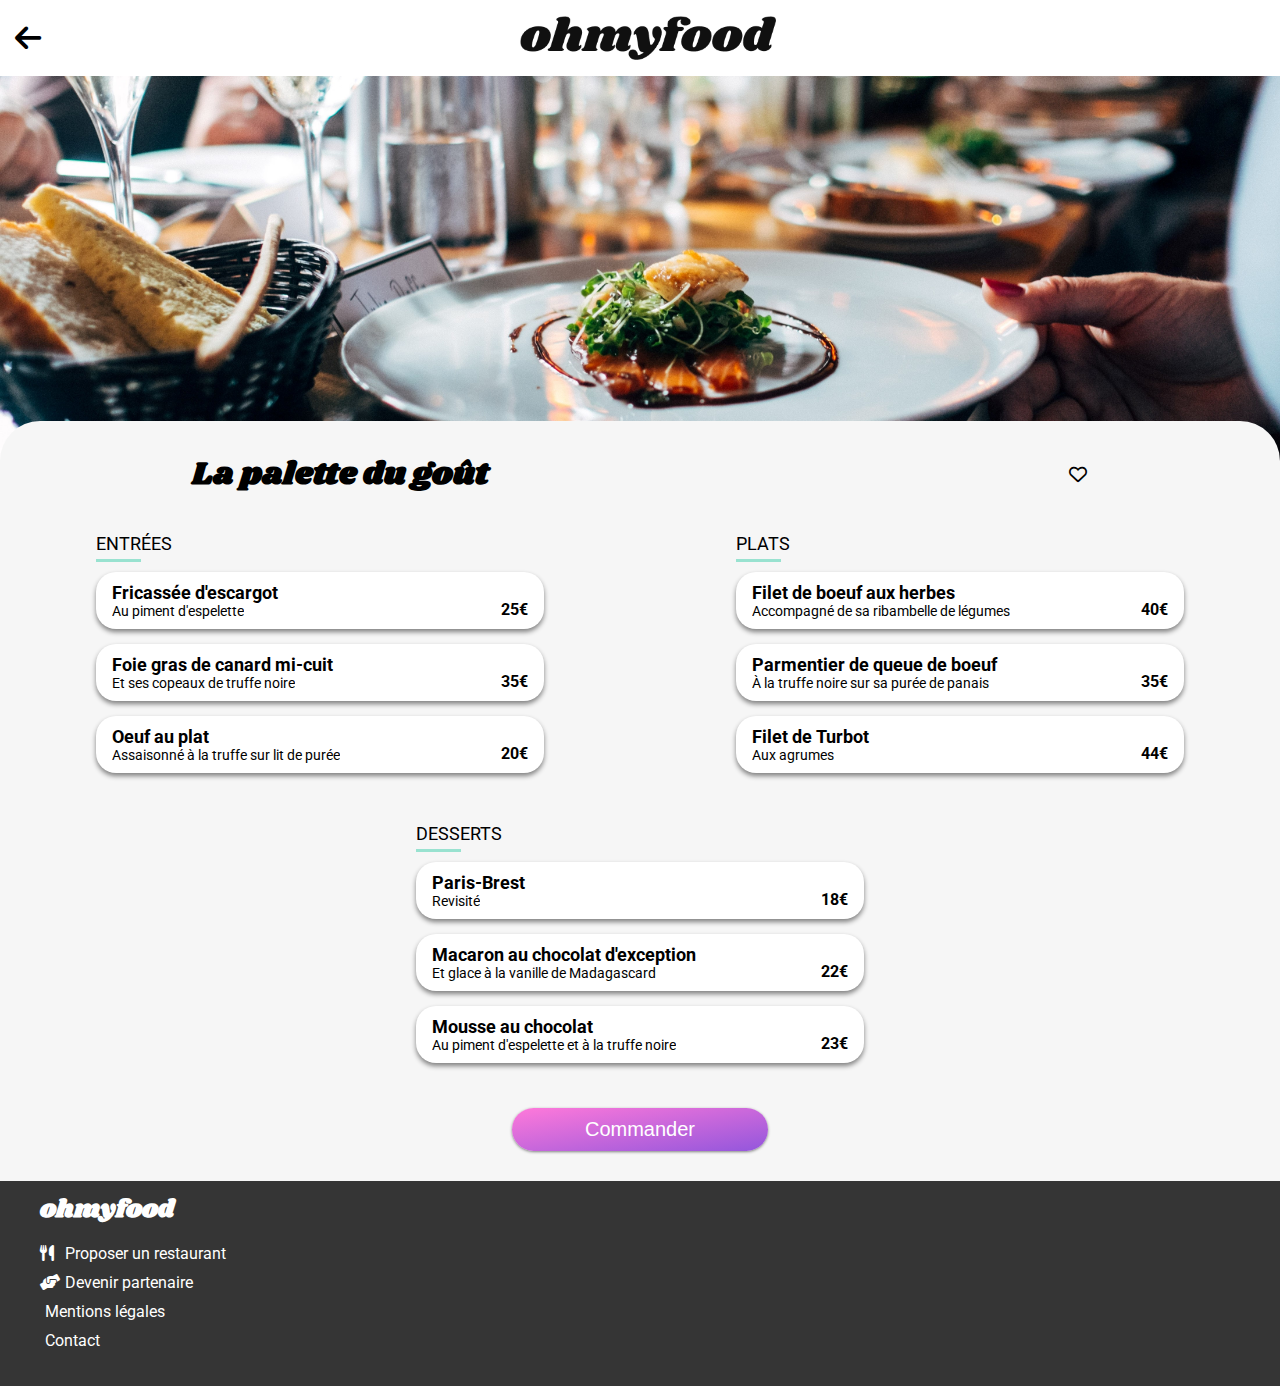
==== menu1.html @ 640bcb95 "Add files via upload" ====
<!DOCTYPE html>
<html lang="fr">
<head>
    <meta charset="UTF-8">
    <meta http-equiv="X-UA-Compatible" content="IE=edge">
    <meta name="viewport" content="width=device-width, initial-scale=1.0">
    <title>La palette du goût</title>
    <link rel="preconnect" href="https://fonts.googleapis.com">
    <link rel="preconnect" href="https://fonts.gstatic.com" crossorigin>
    <link href="https://fonts.googleapis.com/css2?family=Roboto&family=Shrikhand&display=swap" rel="stylesheet">
    <link rel="stylesheet" href="css/stylemp.css"> 
    <link rel="stylesheet" href="https://cdnjs.cloudflare.com/ajax/libs/font-awesome/6.0.0/css/all.min.css" integrity="sha512-9usAa10IRO0HhonpyAIVpjrylPvoDwiPUiKdWk5t3PyolY1cOd4DSE0Ga+ri4AuTroPR5aQvXU9xC6qOPnzFeg==" crossorigin="anonymous" referrerpolicy="no-referrer" />
</head>

<header>
    <a href="index.html">
        <i class="fa-solid fa-arrow-left"></i>
    </a>
    <img src="imgs/ohmyfood.png" alt="logo ohmyfood" class="logo">
    <div>

    </div>
</header>
<body>
    <section class="img-resto">
        <img src="imgs/jay-wennington-N_Y88TWmGwA-unsplash.jpg">
    </section>

    <section class="section-menus">
        <div class="section-menus-title">
            <h1>La palette du goût</h1>
            <div class="icon-hover-opacity">
                <i class="far fa-heart fa-heart-black"></i>
                <i class="fa-solid fa-heart fa-heart-colored"></i>
            </div>
        </div>

        <div class="section-menus-cards">
            <p class="section-menus-cards__desc">ENTRÉES</p>

            <div class="section-menus-card section-menus-card--1">
                <div class="section-menus-card-texts">
                    <div>
                        <h1>Fricassée d'escargot</h1>
                        <div class="section-menu-card-text">
                            <p>Au piment d'espelette</p>
                        </div>
                    </div>
                    <p class="section-menu-card__price"><strong>25€</strong></p>
                </div> 
                <div class="section-menus-card-icon">
                    <i class="far fa-circle-check"></i>
                </div>   
            </div>

            <div class="section-menus-card section-menus-card--2">
                <div class="section-menus-card-texts">
                    <div>
                        <h1>Foie gras de canard mi-cuit</h1>
                        <div class="section-menu-card-text">
                            <p>Et ses copeaux de truffe noire</p>
                        </div>
                    </div>
                    <p class="section-menu-card__price"><strong>35€</strong></p>
                </div>
                <div class="section-menus-card-icon">
                    <i class="far fa-circle-check"></i>
                </div>    
            </div>

            <div class="section-menus-card section-menus-card--3">
                <div class="section-menus-card-texts">
                    <div>
                        <h1>Oeuf au plat</h1>
                        <div class="section-menu-card-text">
                            <p>Assaisonné à la truffe sur lit de purée</p>
                        </div>
                    </div>
                    <p class="section-menu-card__price"><strong>20€</strong></p>
                </div>
                <div class="section-menus-card-icon">
                    <i class="far fa-circle-check"></i>
                </div>    
            </div>
        </div>

        <div class="section-menus-cards">
            <p class="section-menus-cards__desc">PLATS</p>

            <div class="section-menus-card section-menus-card--4">
                <div class="section-menus-card-texts">
                    <div>
                        <h1>Filet de boeuf aux herbes</h1>
                        <div class="section-menu-card-text">
                            <p>Accompagné de sa ribambelle de légumes</p>
                        </div>
                    </div>
                    <p class="section-menu-card__price"><strong>40€</strong></p>
                </div> 
                <div class="section-menus-card-icon">
                    <i class="far fa-circle-check"></i>
                </div>   
            </div>

            <div class="section-menus-card section-menus-card--5">
                <div class="section-menus-card-texts">
                    <div>
                        <h1>Parmentier de queue de boeuf</h1>
                        <div class="section-menu-card-text">
                            <p>À la truffe noire sur sa purée de panais</p>
                        </div>
                    </div>
                    <p class="section-menu-card__price"><strong>35€</strong></p>
                </div>
                <div class="section-menus-card-icon">
                    <i class="far fa-circle-check"></i>
                </div>    
            </div>

            <div class="section-menus-card section-menus-card--6">
                <div class="section-menus-card-texts">
                    <div>
                        <h1>Filet de Turbot</h1>
                        <div class="section-menu-card-text">
                            <p>Aux agrumes</p>
                        </div>
                    </div>
                    <p class="section-menu-card__price"><strong>44€</strong></p>
                </div>
                <div class="section-menus-card-icon">
                    <i class="far fa-circle-check"></i>
                </div>    
            </div>
        </div>

        <div class="section-menus-cards">
            <p class="section-menus-cards__desc">DESSERTS</p>

            <div class="section-menus-card section-menus-card--7">
                <div class="section-menus-card-texts">
                    <div>
                        <h1>Paris-Brest</h1>
                        <div class="section-menu-card-text">
                            <p>Revisité</p>
                        </div>
                    </div>
                    <p class="section-menu-card__price"><strong>18€</strong></p>
                </div>   
                <div class="section-menus-card-icon">
                    <i class="far fa-circle-check"></i>
                </div> 
            </div>

            <div class="section-menus-card section-menus-card--8">
                <div class="section-menus-card-texts">
                    <div>
                        <h1>Macaron au chocolat d'exception</h1>
                        <div class="section-menu-card-text">
                            <p>Et glace à la vanille de Madagascard</p>
                        </div>
                    </div>
                    <p class="section-menu-card__price"><strong>22€</strong></p>
                </div>   
                <div class="section-menus-card-icon">
                    <i class="far fa-circle-check"></i>
                </div> 
            </div>

            <div class="section-menus-card section-menus-card--9">
                <div class="section-menus-card-texts">
                    <div>
                        <h1>Mousse au chocolat</h1>
                        <div class="section-menu-card-text">
                            <p>Au piment d'espelette et à la truffe noire</p>
                        </div>
                    </div>
                    <p class="section-menu-card__price"><strong>23€</strong></p>
                </div>    
                <div class="section-menus-card-icon">
                    <i class="far fa-circle-check"></i>
                </div>
            </div>
        </div>

        <button class="button-order">Commander</button>

    </section>
</body>

<footer>
    <h1 class="footer-title">ohmyfood</h1>
    <ul>
        <li class="footer__link"><i class="fa-solid fa-utensils"></i><a href="#">Proposer un restaurant</a></li>
        <li class="footer__link"><i class="fa-solid fa-handshake-angle"></i><a href="#">Devenir partenaire</a></li>
        <li class="footer__link"><a href="#">Mentions légales</a></li>
        <li class="footer__link"><a href="#">Contact</a></li>
    </ul>
</footer>
</html>
---- css/stylemp.css ----
/* sass -w stylemp.scss:../css/stylemp.css */
body {
  margin: 0px;
  padding: 0px;
  gap: 0px;
}

h1, h2, h3, p, li {
  font-family: "Roboto", sans-serif;
  margin: 0px;
}

header {
  display: flex;
  flex-direction: row;
  justify-content: space-between;
}
header a {
  display: flex;
  justify-content: center;
  align-items: center;
  text-decoration: none;
}
header .logo {
  margin-left: -40px;
}
header i {
  font-size: 30px;
  color: black;
  padding: 0px 15px;
}

.logo {
  width: 20%;
  padding: 1em;
}
@media screen and (max-width: 1150px) {
  .logo {
    width: 50%;
  }
}

.img-resto {
  position: relative;
  width: 100%;
  z-index: 1;
}
.img-resto img {
  width: 100%;
}

.section-menus {
  display: flex;
  flex-wrap: wrap;
  justify-content: center;
  position: relative;
  background-color: #f6f6f6;
  border-top-left-radius: 40px;
  border-top-right-radius: 40px;
  padding-top: 30px;
  margin-top: -440px;
  z-index: 3;
}
@media screen and (max-width: 1450px) {
  .section-menus {
    margin-top: -300px;
  }
}
@media screen and (max-width: 1150px) {
  .section-menus {
    margin-top: -175px;
  }
}
@media screen and (max-width: 700px) {
  .section-menus {
    margin-top: -50px;
  }
}
.section-menus .section-menus-title {
  width: 70%;
  padding: 0px 0px;
  display: flex;
  justify-content: space-between;
  align-items: center;
}
.section-menus .section-menus-title .fa-heart-colored {
  position: relative;
  z-index: 99;
  opacity: 0;
  font-size: 20px;
  -webkit-transition: opacity 300ms ease-in-out;
}
.section-menus .section-menus-title .fa-heart-colored:before {
  background: -webkit-gradient(linear, left top, left bottom, from(#FF79DA), to(#9356DC));
  -webkit-background-clip: text;
  -webkit-text-fill-color: transparent;
}
.section-menus .section-menus-title .icon-hover-opacity:hover .fa-heart-colored {
  opacity: 1;
}
.section-menus .section-menus-title .icon-hover-opacity:hover .fa-heart-black {
  opacity: 0;
}
.section-menus .section-menus-title .fa-heart-black {
  position: relative;
  z-index: 1;
  left: 55%;
  opacity: 1;
  font-size: 18px;
  -webkit-transition: opacity 200ms linear;
}
.section-menus .section-menus-title h1 {
  font-family: "Shrikhand", cursive;
}
.section-menus .section-menus-cards {
  width: 35%;
  margin: auto;
}
@media screen and (max-width: 1000px) {
  .section-menus .section-menus-cards {
    width: 80%;
    margin-left: 10%;
  }
}
@media screen and (max-width: 700px) {
  .section-menus .section-menus-cards {
    width: 90%;
    margin-left: 5%;
  }
}
.section-menus .section-menus-cards .section-menus-cards__desc {
  margin: 30px 0px 10px 0px;
  padding: 5px 0px;
  font-size: 18px;
  border-bottom: 3px solid #99E2D0;
  width: 10%;
}
.section-menus .section-menus-cards .section-menus-card {
  margin-bottom: 15px;
  background-color: white;
  border-radius: 20px;
  padding: 10px 16px;
  box-shadow: 0px 3px 5px grey;
  display: flex;
  flex-direction: row;
  flex-wrap: nowrap;
  overflow: hidden;
  animation: 2500ms cubic-bezier(0, 1, 0.47, 1) slideInTop;
}
.section-menus .section-menus-cards .section-menus-card--1 {
  animation-delay: 50ms;
}
.section-menus .section-menus-cards .section-menus-card--2 {
  animation-delay: 100ms;
}
.section-menus .section-menus-cards .section-menus-card--3 {
  animation-delay: 150ms;
}
.section-menus .section-menus-cards .section-menus-card--4 {
  animation-delay: 200ms;
}
.section-menus .section-menus-cards .section-menus-card--5 {
  animation-delay: 250ms;
}
.section-menus .section-menus-cards .section-menus-card--6 {
  animation-delay: 300ms;
}
.section-menus .section-menus-cards .section-menus-card--7 {
  animation-delay: 350ms;
}
.section-menus .section-menus-cards .section-menus-card--8 {
  animation-delay: 400ms;
}
.section-menus .section-menus-cards .section-menus-card--9 {
  animation-delay: 450ms;
}
.section-menus .section-menus-cards .section-menus-card--10 {
  animation-delay: 500ms;
}
.section-menus .section-menus-cards .section-menus-card .section-menus-card-texts {
  display: flex;
  flex-direction: row;
  flex-wrap: nowrap;
  transition-duration: 200ms;
  justify-content: space-between;
  width: 100%;
}
.section-menus .section-menus-cards .section-menus-card .section-menus-card-texts > div {
  white-space: nowrap;
  overflow: visible;
  transition-duration: 200ms;
  width: 100%;
  transition: transform 300ms;
}
.section-menus .section-menus-cards .section-menus-card .section-menus-card-texts .section-menu-card-text {
  display: flex;
  flex-direction: row;
  justify-content: space-between;
}
.section-menus .section-menus-cards .section-menus-card .section-menus-card-texts .section-menu-card-text p {
  position: relative;
  z-index: 1;
  font-size: 14px;
  white-space: nowrap;
  text-overflow: ellipsis;
  overflow: hidden;
  transition-duration: 200ms;
}
.section-menus .section-menus-cards .section-menus-card .section-menus-card-texts .section-menu-card__price {
  display: flex;
  align-items: flex-end;
  justify-content: flex-end;
  position: relative;
  z-index: 999;
  transition: transform 300ms;
}
.section-menus .section-menus-cards .section-menus-card .section-menus-card-icon {
  width: 60px;
  background-color: #99E2D0;
  border-top-right-radius: 20px;
  border-bottom-right-radius: 20px;
  margin: -10px -16px -10px -30%;
  display: flex;
  align-items: center;
  justify-content: center;
  position: relative;
  z-index: 999;
  left: 35%;
  transition: transform 300ms;
}
.section-menus .section-menus-cards .section-menus-card .section-menus-card-icon .fa-circle-check {
  color: #99E2D0;
  background-color: #fff;
  border-radius: 100%;
  font-size: 25px;
  transition: transform 300ms;
}
.section-menus .section-menus-cards .section-menus-card h1 {
  font-size: 18px;
  white-space: nowrap;
}
.section-menus .button-order {
  background: linear-gradient(to bottom right, #FF79DA, #9356DC);
  border-radius: 40px;
  color: white;
  padding: 10px 10px;
  border: 0px;
  font-size: 20px;
  width: 20%;
  margin: 30px 25%;
  box-shadow: 0px 1px 3px grey;
  transition-duration: 500ms;
}
@media screen and (max-width: 800px) {
  .section-menus .button-order {
    width: 50%;
  }
}
.section-menus .button-order:hover {
  box-shadow: 0px 2px 6px grey;
  background: linear-gradient(to bottom right, #ff9de4, #a674e2);
}

@keyframes slideInTop {
  0% {
    transform: translateY(20%);
    opacity: 0;
  }
  100% {
    transform: translateY(0);
    opacity: 1;
  }
}
.section-menus-card:hover > .section-menus-card-texts > div > h1 {
  white-space: nowrap;
  overflow: hidden;
  text-overflow: ellipsis;
  width: 80%;
}
.section-menus-card:hover > .section-menus-card-texts > div > div {
  width: 70%;
  white-space: nowrap;
  overflow: hidden;
  text-overflow: ellipsis;
}
.section-menus-card:hover > .section-menus-card-icon {
  transform: translateX(-125%);
}
.section-menus-card:hover > .section-menus-card-texts > .section-menu-card__price {
  transform: translateX(-190%);
}
.section-menus-card:hover > .section-menus-card-icon > .fa-circle-check {
  transform: rotate(360deg);
}

@media screen and (max-width: 1150px) {
  .section-menus-card:hover > .section-menus-card-texts > div > h1 {
    white-space: nowrap;
    overflow: hidden;
    text-overflow: ellipsis;
    width: 80%;
  }
  .section-menus-card:hover > .section-menus-card-texts > div > div {
    width: 70%;
    white-space: nowrap;
    overflow: hidden;
    text-overflow: ellipsis;
  }
  .section-menus-card:hover > .section-menus-card-icon {
    transform: translateX(-100%);
  }
  .section-menus-card:hover > .section-menus-card-texts > .section-menu-card__price {
    transform: translateX(-190%);
  }
  .section-menus-card:hover > .section-menus-card-icon > .fa-circle-check {
    transform: rotate(360deg);
  }
}
@media screen and (max-width: 1850px) {
  .section-menus-card:hover > .section-menus-card-icon {
    transform: translateX(-108%);
  }
}
@media screen and (max-width: 1300px) {
  .section-menus-card:hover > .section-menus-card-icon {
    transform: translateX(-100%);
  }
}
@media screen and (max-width: 1000px) {
  .section-menus-card:hover > .section-menus-card-icon {
    transform: translateX(-125%);
  }
}
@media screen and (max-width: 900px) {
  .section-menus-card:hover > .section-menus-card-icon {
    transform: translateX(-116%);
  }
}
@media screen and (max-width: 600px) {
  .section-menus-card:hover > .section-menus-card-icon {
    transform: translateX(-100%);
  }
}
footer {
  background-color: #353535;
  padding: 10px 0px;
}
footer h1 {
  font-family: "Shrikhand", cursive;
  color: white;
  font-size: 25px;
  padding-left: 40px;
}
footer li {
  color: white;
  list-style-type: none;
  padding-bottom: 10px;
}
footer a {
  text-decoration: none;
  color: white;
  padding-left: 5px;
}
footer i {
  width: 20px;
}

/*# sourceMappingURL=stylemp.css.map */
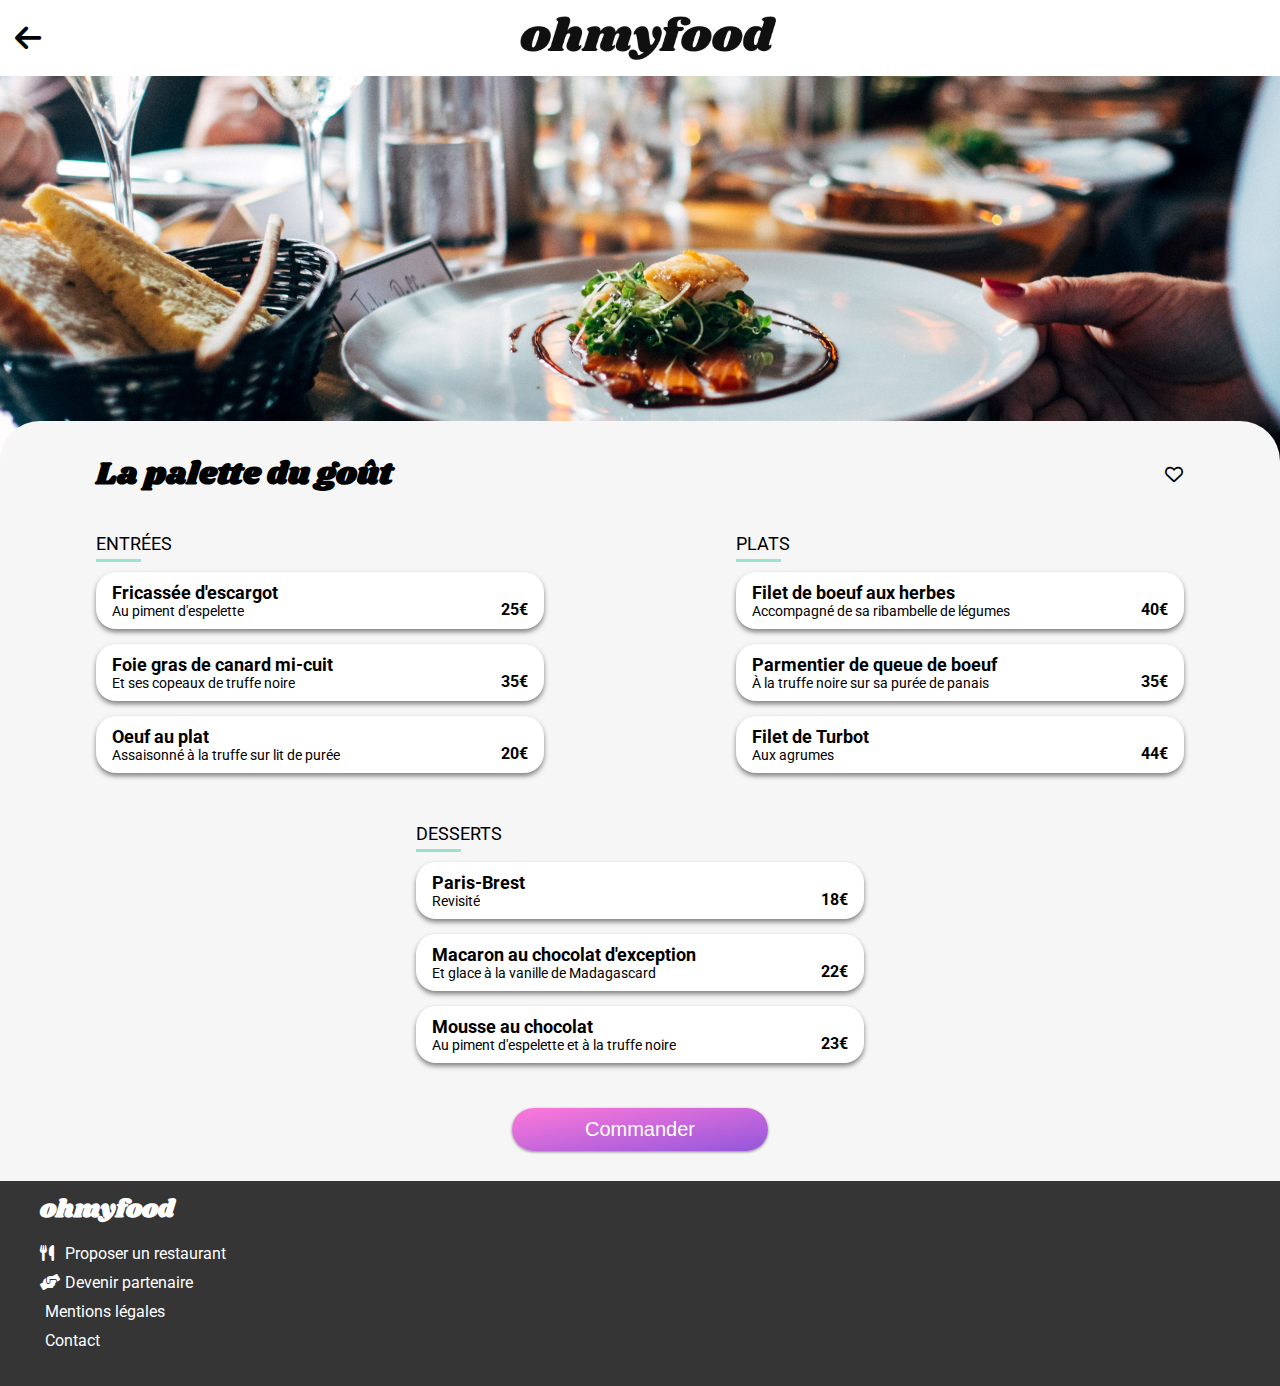
==== commit 967c038b: "Update menu1.html" ====
--- a/menu1.html
+++ b/menu1.html
@@ -23,7 +23,7 @@
 </header>
 <body>
     <section class="img-resto">
-        <img src="imgs/jay-wennington-N_Y88TWmGwA-unsplash.jpg">
+        <img src="imgs/jay-wennington-N_Y88TWmGwA-unsplash.jpg" alt="image du réstaurant">
     </section>
 
     <section class="section-menus">
@@ -196,4 +196,4 @@
         <li class="footer__link"><a href="#">Contact</a></li>
     </ul>
 </footer>
-</html>+</html>
--- a/css/stylemp.css
+++ b/css/stylemp.css
@@ -77,7 +77,7 @@
   }
 }
 .section-menus .section-menus-title {
-  width: 70%;
+  width: 85%;
   padding: 0px 0px;
   display: flex;
   justify-content: space-between;
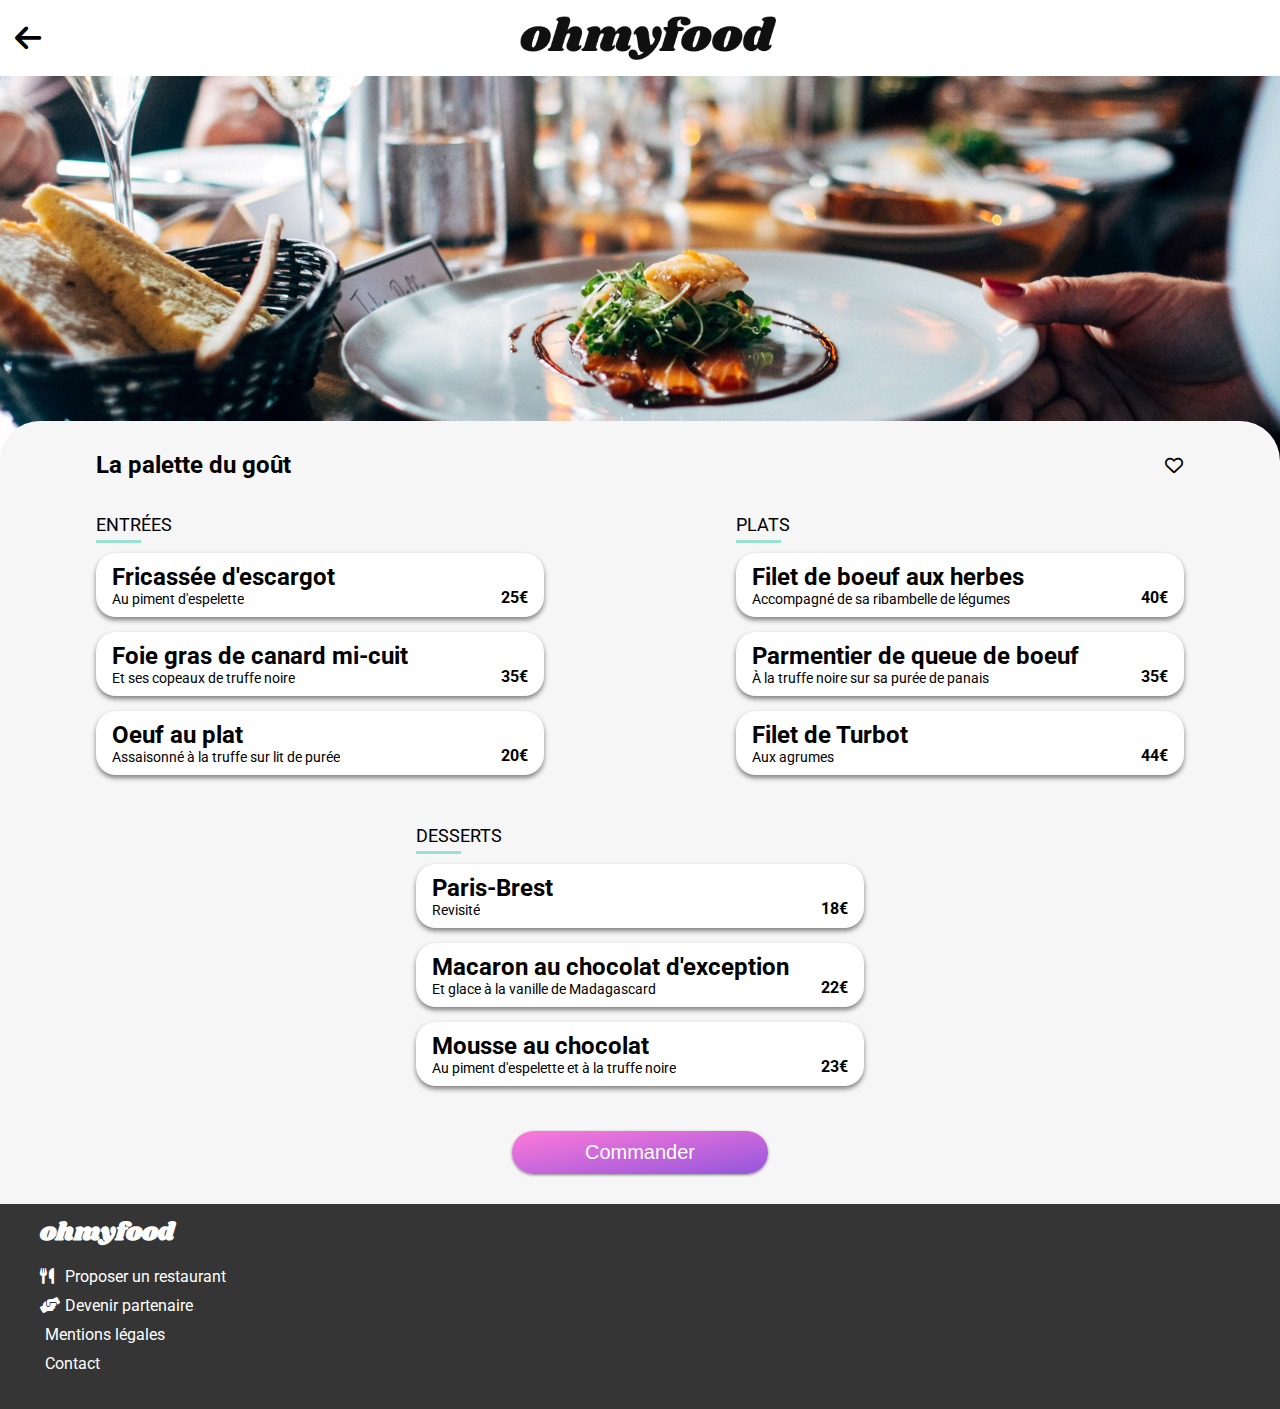
==== commit 7ccae2b2: "Update menu1.html" ====
--- a/menu1.html
+++ b/menu1.html
@@ -1,199 +1,203 @@
 <!DOCTYPE html>
 <html lang="fr">
-<head>
-    <meta charset="UTF-8">
-    <meta http-equiv="X-UA-Compatible" content="IE=edge">
-    <meta name="viewport" content="width=device-width, initial-scale=1.0">
-    <title>La palette du goût</title>
-    <link rel="preconnect" href="https://fonts.googleapis.com">
-    <link rel="preconnect" href="https://fonts.gstatic.com" crossorigin>
-    <link href="https://fonts.googleapis.com/css2?family=Roboto&family=Shrikhand&display=swap" rel="stylesheet">
-    <link rel="stylesheet" href="css/stylemp.css"> 
-    <link rel="stylesheet" href="https://cdnjs.cloudflare.com/ajax/libs/font-awesome/6.0.0/css/all.min.css" integrity="sha512-9usAa10IRO0HhonpyAIVpjrylPvoDwiPUiKdWk5t3PyolY1cOd4DSE0Ga+ri4AuTroPR5aQvXU9xC6qOPnzFeg==" crossorigin="anonymous" referrerpolicy="no-referrer" />
-</head>
-
-<header>
-    <a href="index.html">
-        <i class="fa-solid fa-arrow-left"></i>
-    </a>
-    <img src="imgs/ohmyfood.png" alt="logo ohmyfood" class="logo">
-    <div>
-
-    </div>
-</header>
-<body>
-    <section class="img-resto">
-        <img src="imgs/jay-wennington-N_Y88TWmGwA-unsplash.jpg" alt="image du réstaurant">
-    </section>
-
-    <section class="section-menus">
-        <div class="section-menus-title">
-            <h1>La palette du goût</h1>
-            <div class="icon-hover-opacity">
-                <i class="far fa-heart fa-heart-black"></i>
-                <i class="fa-solid fa-heart fa-heart-colored"></i>
-            </div>
+    <head>
+        <meta charset="UTF-8">
+        <meta http-equiv="X-UA-Compatible" content="IE=edge">
+        <meta name="viewport" content="width=device-width, initial-scale=1.0">
+        <title>La palette du goût</title>
+        <link rel="preconnect" href="https://fonts.googleapis.com">
+        <link rel="preconnect" href="https://fonts.gstatic.com" crossorigin>
+        <link href="https://fonts.googleapis.com/css2?family=Roboto&family=Shrikhand&display=swap" rel="stylesheet">
+        <link rel="stylesheet" href="css/stylemp.css"> 
+        <link rel="stylesheet" href="https://cdnjs.cloudflare.com/ajax/libs/font-awesome/6.0.0/css/all.min.css" integrity="sha512-9usAa10IRO0HhonpyAIVpjrylPvoDwiPUiKdWk5t3PyolY1cOd4DSE0Ga+ri4AuTroPR5aQvXU9xC6qOPnzFeg==" crossorigin="anonymous" referrerpolicy="no-referrer" />
+    </head>
+
+    <body>
+
+        <header>
+            <a href="index.html">
+                <i class="fa-solid fa-arrow-left"></i>
+            </a>
+            <img src="imgs/ohmyfood.png" alt="logo ohmyfood" class="logo">
+            <div>
+    
+            </div>
+        </header>
+
+        <div class="img-resto">
+            <img src="imgs/jay-wennington-N_Y88TWmGwA-unsplash.jpg" alt="image du réstaurant">
         </div>
 
-        <div class="section-menus-cards">
-            <p class="section-menus-cards__desc">ENTRÉES</p>
-
-            <div class="section-menus-card section-menus-card--1">
-                <div class="section-menus-card-texts">
-                    <div>
-                        <h1>Fricassée d'escargot</h1>
-                        <div class="section-menu-card-text">
-                            <p>Au piment d'espelette</p>
-                        </div>
-                    </div>
-                    <p class="section-menu-card__price"><strong>25€</strong></p>
-                </div> 
-                <div class="section-menus-card-icon">
-                    <i class="far fa-circle-check"></i>
-                </div>   
-            </div>
-
-            <div class="section-menus-card section-menus-card--2">
-                <div class="section-menus-card-texts">
-                    <div>
-                        <h1>Foie gras de canard mi-cuit</h1>
-                        <div class="section-menu-card-text">
-                            <p>Et ses copeaux de truffe noire</p>
-                        </div>
-                    </div>
-                    <p class="section-menu-card__price"><strong>35€</strong></p>
-                </div>
-                <div class="section-menus-card-icon">
-                    <i class="far fa-circle-check"></i>
-                </div>    
-            </div>
-
-            <div class="section-menus-card section-menus-card--3">
-                <div class="section-menus-card-texts">
-                    <div>
-                        <h1>Oeuf au plat</h1>
-                        <div class="section-menu-card-text">
-                            <p>Assaisonné à la truffe sur lit de purée</p>
-                        </div>
-                    </div>
-                    <p class="section-menu-card__price"><strong>20€</strong></p>
-                </div>
-                <div class="section-menus-card-icon">
-                    <i class="far fa-circle-check"></i>
-                </div>    
-            </div>
-        </div>
-
-        <div class="section-menus-cards">
-            <p class="section-menus-cards__desc">PLATS</p>
-
-            <div class="section-menus-card section-menus-card--4">
-                <div class="section-menus-card-texts">
-                    <div>
-                        <h1>Filet de boeuf aux herbes</h1>
-                        <div class="section-menu-card-text">
-                            <p>Accompagné de sa ribambelle de légumes</p>
-                        </div>
-                    </div>
-                    <p class="section-menu-card__price"><strong>40€</strong></p>
-                </div> 
-                <div class="section-menus-card-icon">
-                    <i class="far fa-circle-check"></i>
-                </div>   
-            </div>
-
-            <div class="section-menus-card section-menus-card--5">
-                <div class="section-menus-card-texts">
-                    <div>
-                        <h1>Parmentier de queue de boeuf</h1>
-                        <div class="section-menu-card-text">
-                            <p>À la truffe noire sur sa purée de panais</p>
-                        </div>
-                    </div>
-                    <p class="section-menu-card__price"><strong>35€</strong></p>
-                </div>
-                <div class="section-menus-card-icon">
-                    <i class="far fa-circle-check"></i>
-                </div>    
-            </div>
-
-            <div class="section-menus-card section-menus-card--6">
-                <div class="section-menus-card-texts">
-                    <div>
-                        <h1>Filet de Turbot</h1>
-                        <div class="section-menu-card-text">
-                            <p>Aux agrumes</p>
-                        </div>
-                    </div>
-                    <p class="section-menu-card__price"><strong>44€</strong></p>
-                </div>
-                <div class="section-menus-card-icon">
-                    <i class="far fa-circle-check"></i>
-                </div>    
-            </div>
-        </div>
-
-        <div class="section-menus-cards">
-            <p class="section-menus-cards__desc">DESSERTS</p>
-
-            <div class="section-menus-card section-menus-card--7">
-                <div class="section-menus-card-texts">
-                    <div>
-                        <h1>Paris-Brest</h1>
-                        <div class="section-menu-card-text">
-                            <p>Revisité</p>
-                        </div>
-                    </div>
-                    <p class="section-menu-card__price"><strong>18€</strong></p>
-                </div>   
-                <div class="section-menus-card-icon">
-                    <i class="far fa-circle-check"></i>
-                </div> 
-            </div>
-
-            <div class="section-menus-card section-menus-card--8">
-                <div class="section-menus-card-texts">
-                    <div>
-                        <h1>Macaron au chocolat d'exception</h1>
-                        <div class="section-menu-card-text">
-                            <p>Et glace à la vanille de Madagascard</p>
-                        </div>
-                    </div>
-                    <p class="section-menu-card__price"><strong>22€</strong></p>
-                </div>   
-                <div class="section-menus-card-icon">
-                    <i class="far fa-circle-check"></i>
-                </div> 
-            </div>
-
-            <div class="section-menus-card section-menus-card--9">
-                <div class="section-menus-card-texts">
-                    <div>
-                        <h1>Mousse au chocolat</h1>
-                        <div class="section-menu-card-text">
-                            <p>Au piment d'espelette et à la truffe noire</p>
-                        </div>
-                    </div>
-                    <p class="section-menu-card__price"><strong>23€</strong></p>
-                </div>    
-                <div class="section-menus-card-icon">
-                    <i class="far fa-circle-check"></i>
-                </div>
-            </div>
-        </div>
-
-        <button class="button-order">Commander</button>
-
-    </section>
-</body>
-
-<footer>
-    <h1 class="footer-title">ohmyfood</h1>
-    <ul>
-        <li class="footer__link"><i class="fa-solid fa-utensils"></i><a href="#">Proposer un restaurant</a></li>
-        <li class="footer__link"><i class="fa-solid fa-handshake-angle"></i><a href="#">Devenir partenaire</a></li>
-        <li class="footer__link"><a href="#">Mentions légales</a></li>
-        <li class="footer__link"><a href="#">Contact</a></li>
-    </ul>
-</footer>
+        <section class="section-menus">
+            <div class="section-menus-title">
+                <h2>La palette du goût</h2>
+                <div class="icon-hover-opacity">
+                    <i class="far fa-heart fa-heart-black"></i>
+                    <i class="fa-solid fa-heart fa-heart-colored"></i>
+                </div>
+            </div>
+
+            <div class="section-menus-cards">
+                <p class="section-menus-cards__desc">ENTRÉES</p>
+
+                <div class="section-menus-card section-menus-card--1">
+                    <div class="section-menus-card-texts">
+                        <div>
+                            <h2>Fricassée d'escargot</h2>
+                            <div class="section-menu-card-text">
+                                <p>Au piment d'espelette</p>
+                            </div>
+                        </div>
+                        <p class="section-menu-card__price"><strong>25€</strong></p>
+                    </div> 
+                    <div class="section-menus-card-icon">
+                        <i class="far fa-circle-check"></i>
+                    </div>   
+                </div>
+
+                <div class="section-menus-card section-menus-card--2">
+                    <div class="section-menus-card-texts">
+                        <div>
+                            <h2>Foie gras de canard mi-cuit</h2>
+                            <div class="section-menu-card-text">
+                                <p>Et ses copeaux de truffe noire</p>
+                            </div>
+                        </div>
+                        <p class="section-menu-card__price"><strong>35€</strong></p>
+                    </div>
+                    <div class="section-menus-card-icon">
+                        <i class="far fa-circle-check"></i>
+                    </div>    
+                </div>
+
+                <div class="section-menus-card section-menus-card--3">
+                    <div class="section-menus-card-texts">
+                        <div>
+                            <h2>Oeuf au plat</h2>
+                            <div class="section-menu-card-text">
+                                <p>Assaisonné à la truffe sur lit de purée</p>
+                            </div>
+                        </div>
+                        <p class="section-menu-card__price"><strong>20€</strong></p>
+                    </div>
+                    <div class="section-menus-card-icon">
+                        <i class="far fa-circle-check"></i>
+                    </div>    
+                </div>
+            </div>
+
+            <div class="section-menus-cards">
+                <p class="section-menus-cards__desc">PLATS</p>
+
+                <div class="section-menus-card section-menus-card--4">
+                    <div class="section-menus-card-texts">
+                        <div>
+                            <h2>Filet de boeuf aux herbes</h2>
+                            <div class="section-menu-card-text">
+                                <p>Accompagné de sa ribambelle de légumes</p>
+                            </div>
+                        </div>
+                        <p class="section-menu-card__price"><strong>40€</strong></p>
+                    </div> 
+                    <div class="section-menus-card-icon">
+                        <i class="far fa-circle-check"></i>
+                    </div>   
+                </div>
+
+                <div class="section-menus-card section-menus-card--5">
+                    <div class="section-menus-card-texts">
+                        <div>
+                            <h2>Parmentier de queue de boeuf</h2>
+                            <div class="section-menu-card-text">
+                                <p>À la truffe noire sur sa purée de panais</p>
+                            </div>
+                        </div>
+                        <p class="section-menu-card__price"><strong>35€</strong></p>
+                    </div>
+                    <div class="section-menus-card-icon">
+                        <i class="far fa-circle-check"></i>
+                    </div>    
+                </div>
+
+                <div class="section-menus-card section-menus-card--6">
+                    <div class="section-menus-card-texts">
+                        <div>
+                            <h2>Filet de Turbot</h2>
+                            <div class="section-menu-card-text">
+                                <p>Aux agrumes</p>
+                            </div>
+                        </div>
+                        <p class="section-menu-card__price"><strong>44€</strong></p>
+                    </div>
+                    <div class="section-menus-card-icon">
+                        <i class="far fa-circle-check"></i>
+                    </div>    
+                </div>
+            </div>
+
+            <div class="section-menus-cards">
+                <p class="section-menus-cards__desc">DESSERTS</p>
+
+                <div class="section-menus-card section-menus-card--7">
+                    <div class="section-menus-card-texts">
+                        <div>
+                            <h2>Paris-Brest</h2>
+                            <div class="section-menu-card-text">
+                                <p>Revisité</p>
+                            </div>
+                        </div>
+                        <p class="section-menu-card__price"><strong>18€</strong></p>
+                    </div>   
+                    <div class="section-menus-card-icon">
+                        <i class="far fa-circle-check"></i>
+                    </div> 
+                </div>
+
+                <div class="section-menus-card section-menus-card--8">
+                    <div class="section-menus-card-texts">
+                        <div>
+                            <h2>Macaron au chocolat d'exception</h2>
+                            <div class="section-menu-card-text">
+                                <p>Et glace à la vanille de Madagascard</p>
+                            </div>
+                        </div>
+                        <p class="section-menu-card__price"><strong>22€</strong></p>
+                    </div>   
+                    <div class="section-menus-card-icon">
+                        <i class="far fa-circle-check"></i>
+                    </div> 
+                </div>
+
+                <div class="section-menus-card section-menus-card--9">
+                    <div class="section-menus-card-texts">
+                        <div>
+                            <h2>Mousse au chocolat</h2>
+                            <div class="section-menu-card-text">
+                                <p>Au piment d'espelette et à la truffe noire</p>
+                            </div>
+                        </div>
+                        <p class="section-menu-card__price"><strong>23€</strong></p>
+                    </div>    
+                    <div class="section-menus-card-icon">
+                        <i class="far fa-circle-check"></i>
+                    </div>
+                </div>
+            </div>
+
+            <button class="button-order">Commander</button>
+
+        </section>
+
+        <footer>
+            <h1 class="footer-title">ohmyfood</h1>
+            <ul>
+                <li class="footer__link"><i class="fa-solid fa-utensils"></i><a href="#">Proposer un restaurant</a></li>
+                <li class="footer__link"><i class="fa-solid fa-handshake-angle"></i><a href="#">Devenir partenaire</a></li>
+                <li class="footer__link"><a href="#">Mentions légales</a></li>
+                <li class="footer__link"><a href="#">Contact</a></li>
+            </ul>
+        </footer>
+
+    </body>
+
 </html>
